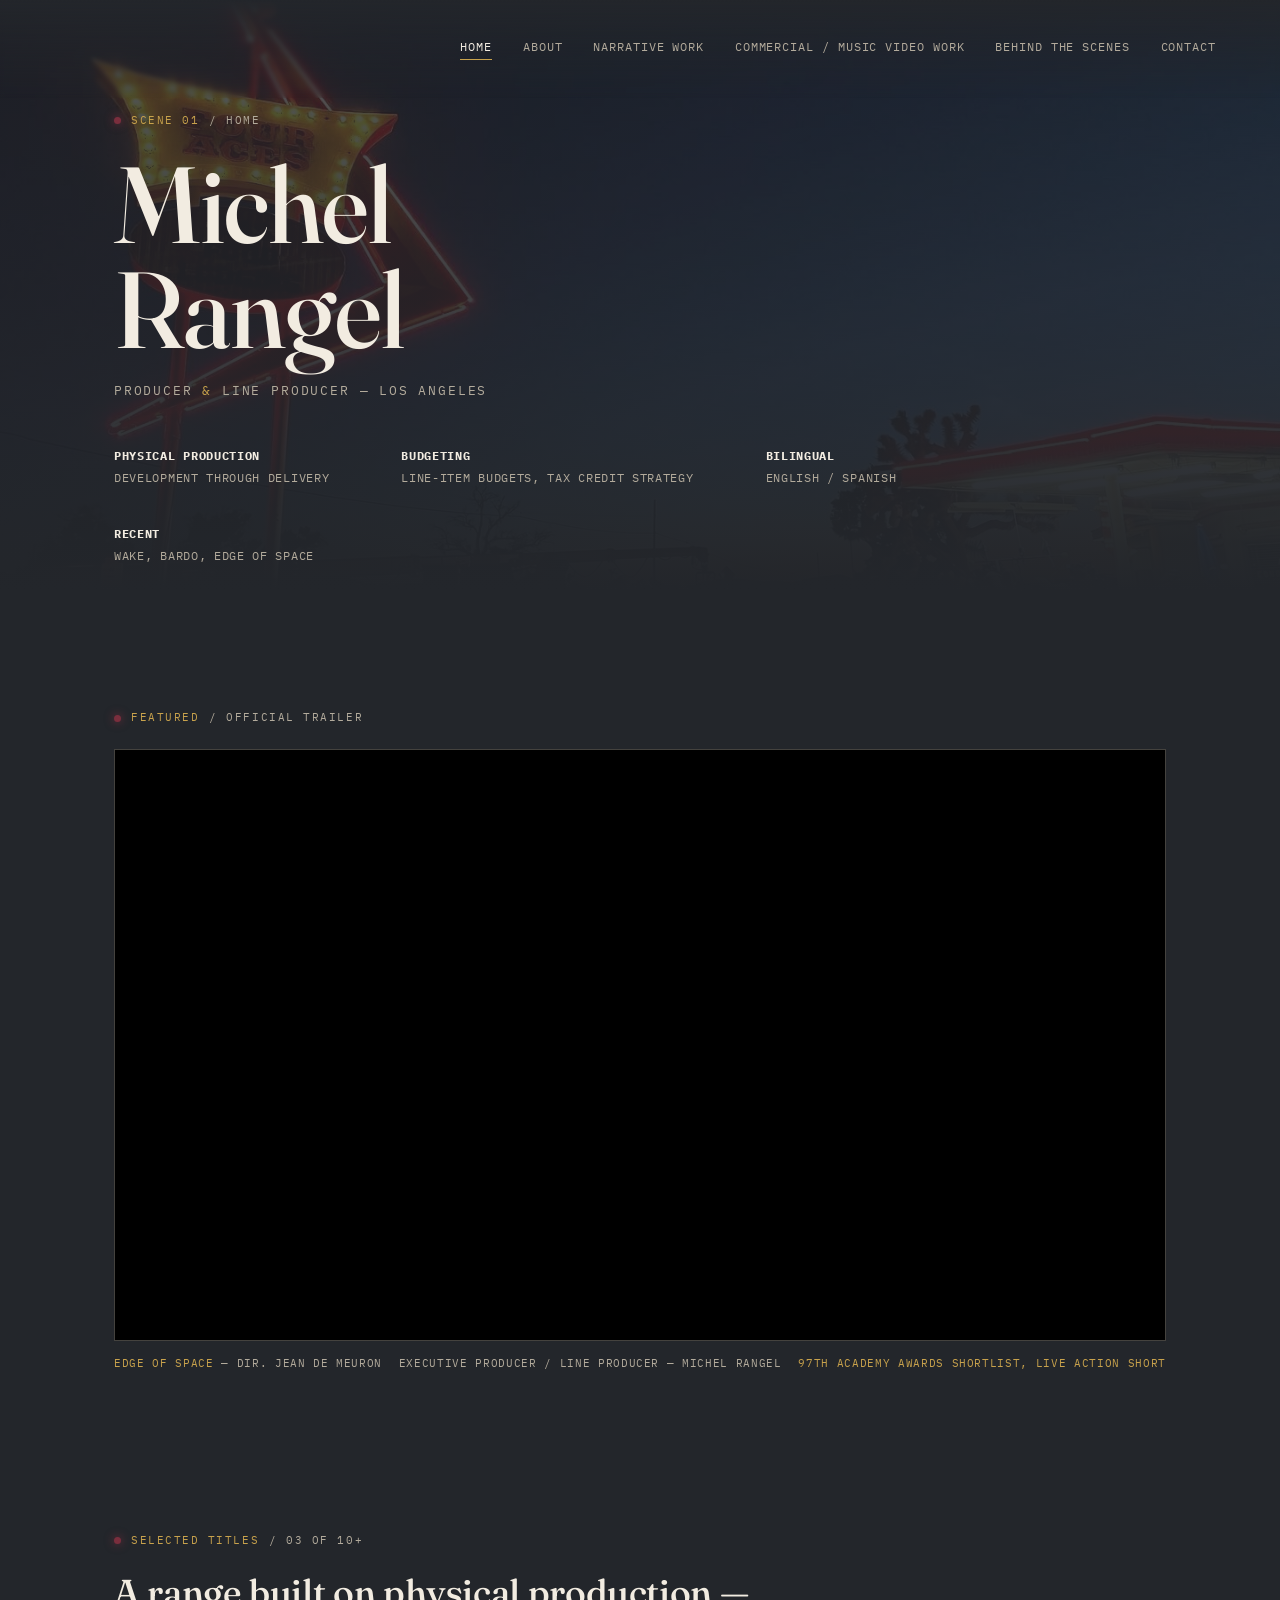
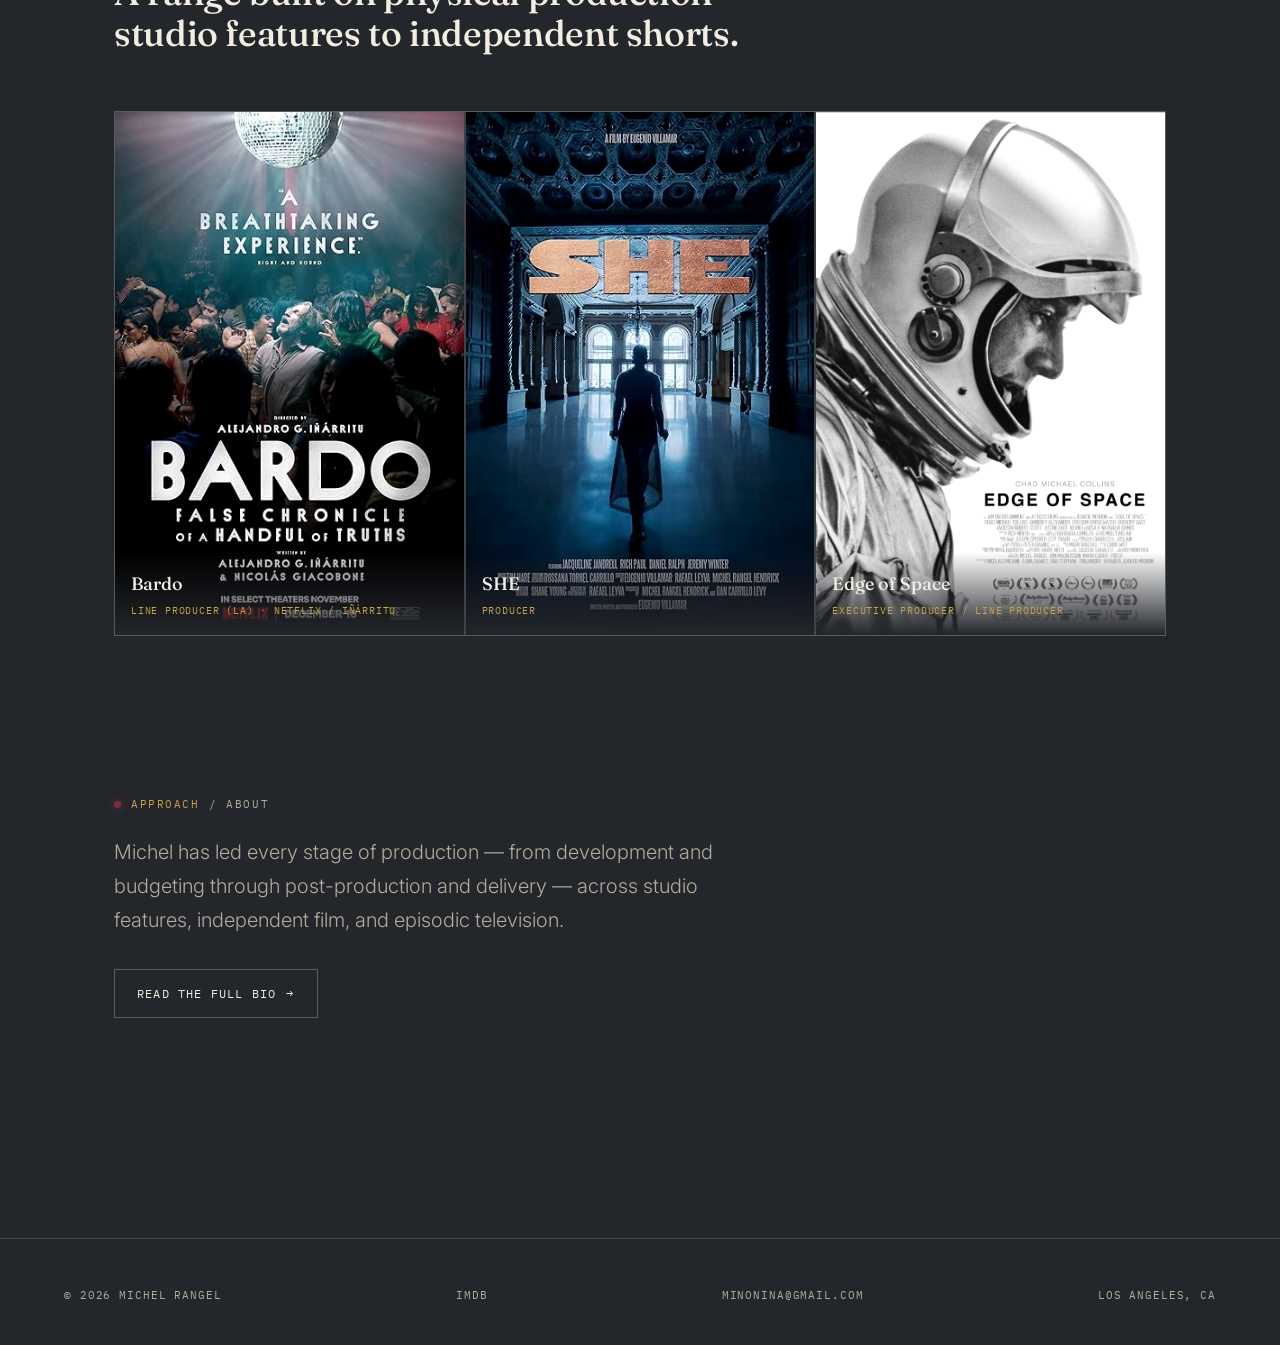
==== site/index.html @ a9e3a03b "Add files via upload" ====
<!DOCTYPE html>
<html lang="en" data-theme="dark">
<head>
<meta charset="UTF-8">
<meta name="viewport" content="width=device-width, initial-scale=1.0">
<title>Michel Rangel — Producer &amp; Line Producer</title>
<meta name="description" content="Michel Rangel is a Los Angeles-based producer and line producer specializing in physical production, from Instructions Not Included to Bardo and Edge of Space.">
<link rel="stylesheet" href="css/style.css">
</head>
<body>

<header class="site-header no-mark">
  <a href="index.html" class="mark">Michel Rangel<small>Producer / Line Producer</small></a>
  <button class="nav-toggle">Menu</button>
  <nav class="site-nav">
    <a href="index.html" class="active">Home</a>
    <a href="about.html">About</a>
    <a href="work.html">Narrative Work</a>
    <a href="commercial.html">Commercial / Music Video Work</a>
    <a href="behind-the-scenes.html">Behind the Scenes</a>
    <a href="contact.html">Contact</a>
  </nav>
</header>

<section class="hero">
  <div class="hero-bg" style="background-image:url('assets/img/bts/bts-01-neon-diner.jpg');"></div>
  <div class="hero-scrim"></div>
  <div class="wrap hero-content">
    <div class="slate">Scene 01 <span class="dim">/ Home</span></div>
    <h1 class="display-xl">Michel<br>Rangel</h1>
    <p class="hero-role">Producer <span class="amp">&amp;</span> Line Producer — Los Angeles</p>

    <div class="hero-meta">
      <div>
        <strong>Physical Production</strong>
        Development through delivery
      </div>
      <div>
        <strong>Budgeting</strong>
        Line-item budgets, tax credit strategy
      </div>
      <div>
        <strong>Bilingual</strong>
        English / Spanish
      </div>
      <div>
        <strong>Recent</strong>
        Wake, Bardo, Edge of Space
      </div>
    </div>
  </div>
</section>

<section class="tight reveal">
  <div class="wrap">
    <div class="slate">Featured <span class="dim">/ Official Trailer</span></div>
    <div class="video-frame">
      <iframe src="https://player.vimeo.com/video/1222243987?h=1b9a0a73b7&title=0&byline=0&portrait=0"
        title="Edge of Space — Official Trailer" allow="autoplay; fullscreen; picture-in-picture" allowfullscreen></iframe>
    </div>
    <div class="video-cap">
      <span><span class="accent">Edge of Space</span> — dir. Jean de Meuron</span>
      <span>Executive Producer / Line Producer — Michel Rangel</span>
      <span class="accent">97th Academy Awards Shortlist, Live Action Short</span>
    </div>
  </div>
</section>

<section class="tight reveal">
  <div class="wrap">
    <div class="section-head">
      <div class="slate">Selected Titles <span class="dim">/ 03 of 10+</span></div>
      <h2 class="display-md">A range built on physical production —<br class="hide-mobile"> studio features to independent shorts.</h2>
    </div>
    <div class="poster-grid">
      <a class="poster-card" href="work.html">
        <img src="assets/img/posters/bardo-poster.jpg" alt="Bardo, False Chronicle of a Handful of Truths poster" loading="lazy">
        <div class="poster-info">
          <div class="t">Bardo</div>
          <div class="m">Line Producer (LA) · Netflix / Iñárritu</div>
        </div>
      </a>
      <a class="poster-card" href="work.html">
        <img src="assets/img/posters/she-poster.jpg" alt="SHE film poster" loading="lazy">
        <div class="poster-info">
          <div class="t">SHE</div>
          <div class="m">Producer</div>
        </div>
      </a>
      <a class="poster-card" href="work.html">
        <img src="assets/img/posters/edge-of-space-poster.jpg" alt="Edge of Space film poster" loading="lazy">
        <div class="poster-info">
          <div class="t">Edge of Space</div>
          <div class="m">Executive Producer / Line Producer</div>
        </div>
      </a>
    </div>
  </div>
</section>

<section class="tight reveal">
  <div class="wrap">
    <div class="slate">Approach <span class="dim">/ About</span></div>
    <p class="lede">Michel has led every stage of production — from development and budgeting through post-production and delivery — across studio features, independent film, and episodic television.</p>
    <div style="margin-top:32px;">
      <a class="btn" href="about.html">Read the full bio <span class="arrow">→</span></a>
    </div>
  </div>
</section>

<footer class="site-footer">
  <div class="wrap">
    <span>© 2026 Michel Rangel</span>
    <span><a href="https://www.imdb.com/name/nm3859965/" target="_blank" rel="noopener">IMDb</a></span>
    <span><a href="contact.html">minonina@gmail.com</a></span>
    <span>Los Angeles, CA</span>
  </div>
</footer>

<script src="js/main.js"></script>
</body>
</html>
---- site/css/style.css ----
/* =========================================================
   MICHEL RANGEL — Producer / Line Producer
   Design system: cinematic editorial, warm dark or warm parchment — theme-able, brass + wine
   ========================================================= */

@import url('https://fonts.googleapis.com/css2?family=Fraunces:ital,opsz,wght@0,9..144,300;0,9..144,400;0,9..144,500;0,9..144,600;1,9..144,400&family=Inter:wght@300;400;500;600&family=IBM+Plex+Mono:wght@400;500&display=swap');

:root{
  /* ---- shared tokens ---- */
  --brass: #c8a24c;
  --brass-dim: #8f793c;
  --wine: #7a2e3d;      /* accent — replaces the earlier red/ember */
  --wine-dim: #5c222e;

  --display: 'Fraunces', Georgia, serif;
  --body: 'Inter', -apple-system, BlinkMacSystemFont, sans-serif;
  --mono: 'IBM Plex Mono', ui-monospace, Menlo, monospace;

  --maxw: 1180px;
  --edge: clamp(24px, 5vw, 72px);
}

/* ---- theme tokens ----
   --ink      = page background
   --ink-2    = card / panel surface
   --paper    = primary text (on --ink)
   --paper-dim= secondary text
   --line / --line-strong = hairline dividers
   --hero-*   = hero photo treatment
   (Names kept from the original dark-mode-only build; they now just mean
   "background" / "foreground" regardless of which theme is active.) */

html[data-theme="dark"]{
  --ink: #23262b;
  --ink-2: #2b2f36;
  --paper: #f2ece1;
  --paper-dim: #b3ab9c;
  --line: rgba(242,236,221,0.14);
  --line-strong: rgba(242,236,221,0.28);
  --hero-img-opacity: 0.34;
  --hero-scrim-from: rgba(35,38,43,0.30);
  --hero-scrim-mid: rgba(35,38,43,0.62);
  --hero-scrim-to: #23262b;
  --img-filter: grayscale(0.15) contrast(1.05);
  --img-filter-hover: grayscale(0) contrast(1.08);
}

html[data-theme="light"]{
  --ink: #f1ebdd;
  --ink-2: #fbf8f1;
  --paper: #221f1b;
  --paper-dim: #6d6455;
  --line: rgba(34,31,27,0.12);
  --line-strong: rgba(34,31,27,0.24);
  --hero-img-opacity: 0.62;
  --hero-scrim-from: rgba(241,235,221,0.12);
  --hero-scrim-mid: rgba(241,235,221,0.68);
  --hero-scrim-to: #f1ebdd;
  --img-filter: grayscale(0.05) contrast(1.02) brightness(1.01);
  --img-filter-hover: grayscale(0) contrast(1.05) brightness(1.03);
}

*{box-sizing:border-box; margin:0; padding:0;}

html{scroll-behavior:smooth;}

body{
  background: var(--ink);
  color: var(--paper);
  font-family: var(--body);
  font-weight: 400;
  line-height: 1.6;
  -webkit-font-smoothing: antialiased;
  overflow-x: hidden;
}

img{display:block; max-width:100%; height:auto;}
a{color:inherit; text-decoration:none;}

::selection{ background: var(--brass); color: var(--ink); }

:focus-visible{
  outline: 2px solid var(--brass);
  outline-offset: 3px;
}

.wrap{
  max-width: var(--maxw);
  margin: 0 auto;
  padding-left: var(--edge);
  padding-right: var(--edge);
}

/* ---------- Slate eyebrow (signature device) ---------- */
.slate{
  display:flex;
  align-items:center;
  gap: 10px;
  font-family: var(--mono);
  font-size: 11px;
  letter-spacing: 0.14em;
  text-transform: uppercase;
  color: var(--brass);
  margin-bottom: 22px;
}
.slate::before{
  content:"";
  width: 7px; height: 7px;
  background: var(--wine);
  border-radius: 50%;
  box-shadow: 0 0 8px 1px rgba(122,46,61,0.65);
  flex: none;
}
.slate .dim{ color: var(--paper-dim); font-weight:400; }

/* ---------- Nav ---------- */
.site-header{
  position: fixed;
  top:0; left:0; right:0;
  z-index: 100;
  padding: 20px var(--edge);
  display:flex;
  align-items:center;
  justify-content: space-between;
  background: linear-gradient(to bottom, var(--ink) 0%, transparent 100%);
  backdrop-filter: blur(2px);
}
.site-header .mark{
  font-family: var(--display);
  font-weight: 500;
  font-size: 24px;
  letter-spacing: 0.01em;
}
.site-header .mark small{
  display:block;
  font-family: var(--mono);
  font-size: 10.5px;
  letter-spacing: 0.16em;
  color: var(--brass);
  text-transform: uppercase;
  margin-top: 3px;
  font-weight: 400;
}
.site-header.no-mark .mark{ visibility: hidden; }
.site-nav{
  display:flex;
  gap: clamp(12px, 2.4vw, 32px);
  font-family: var(--mono);
  font-size: 11.5px;
  letter-spacing: 0.08em;
  text-transform: uppercase;
}
.site-nav a{
  position: relative;
  padding-bottom: 4px;
  color: var(--paper-dim);
  transition: color .25s ease;
}
.site-nav a:hover, .site-nav a.active{ color: var(--paper); }
.site-nav a.active::after{
  content:"";
  position:absolute;
  left:0; right:0; bottom:0;
  height:1px;
  background: var(--brass);
}
.nav-toggle{
  display:none;
  background:none; border:none;
  color: var(--paper);
  font-family: var(--mono);
  font-size: 11px;
  letter-spacing: .12em;
  text-transform: uppercase;
  cursor:pointer;
  border: 1px solid var(--line-strong);
  padding: 8px 14px;
}

@media (max-width: 1040px){
  .site-nav{
    position: fixed;
    inset: 0;
    height: 100vh;
    height: 100dvh;
    z-index: 200;
    background: var(--ink);
    flex-direction: column;
    justify-content: center;
    align-items: flex-start;
    padding: var(--edge);
    gap: 28px;
    font-size: 22px;
    opacity: 0;
    pointer-events: none;
    transform: translateY(-12px);
    transition: transform .35s cubic-bezier(.65,0,.35,1), opacity .3s ease;
  }
  .site-nav.open{
    transform: translateY(0);
    opacity: 1;
    pointer-events: auto;
  }
  .nav-toggle{ display:block; }
}

/* ---------- Footer ---------- */
.site-footer{
  border-top: 1px solid var(--line);
  padding: 48px var(--edge) 40px;
  margin-top: 140px;
}
.site-footer .wrap{
  padding:0;
  display:flex;
  flex-wrap: wrap;
  gap: 24px;
  align-items: baseline;
  justify-content: space-between;
  font-family: var(--mono);
  font-size: 11px;
  letter-spacing: 0.08em;
  color: var(--paper-dim);
  text-transform: uppercase;
}
.site-footer a{ color: var(--paper-dim); border-bottom: 1px solid transparent; }
.site-footer a:hover{ color: var(--brass); border-color: var(--brass); }

/* ---------- Type helpers ---------- */
h1,h2,h3{ font-family: var(--display); font-weight: 500; letter-spacing: -0.01em; }
.display-xl{
  font-size: 88px;
  font-size: clamp(48px, 9vw, 108px);
  line-height: 0.98;
  font-weight: 500;
}
.display-lg{
  font-size: 46px;
  font-size: clamp(34px, 5.5vw, 58px);
  line-height: 1.05;
}
.display-md{
  font-size: 30px;
  font-size: clamp(26px, 3.4vw, 36px);
  line-height: 1.15;
}
.lede{
  font-size: clamp(17px, 2vw, 20px);
  font-weight: 300;
  color: var(--paper-dim);
  line-height: 1.7;
  max-width: 640px;
}
.italic{ font-style: italic; font-weight: 400; }

/* ---------- Buttons / links ---------- */
.btn{
  display:inline-flex;
  align-items:center;
  gap: 10px;
  font-family: var(--mono);
  font-size: 12px;
  letter-spacing: 0.1em;
  text-transform: uppercase;
  padding: 14px 22px;
  border: 1px solid var(--line-strong);
  transition: border-color .25s ease, background .25s ease, color .25s ease;
}
.btn:hover{ border-color: var(--brass); color: var(--brass); }
.btn.solid{
  background: var(--brass);
  color: var(--ink);
  border-color: var(--brass);
}
.btn.solid:hover{ background: transparent; color: var(--brass); }
.btn .arrow{ transition: transform .25s ease; }
.btn:hover .arrow{ transform: translateX(3px); }

/* ---------- Sections ---------- */
section{ padding: 120px 0; position: relative; }
section.tight{ padding: 80px 0; }
.section-head{ margin-bottom: 56px; }

hr.rule{
  border: none;
  border-top: 1px solid var(--line);
  margin: 0;
}

/* ---------- Hero (home) ---------- */
.hero{
  min-height: 62vh;
  min-height: 62svh;
  display:flex;
  flex-direction: column;
  justify-content: flex-end;
  padding-top: 112px;
  padding-bottom: 64px;
  position: relative;
}
.hero-bg{
  position:absolute; inset:0;
  background-size: cover;
  background-position: center 30%;
  opacity: var(--hero-img-opacity);
  filter: saturate(0.92) contrast(1.05);
}
.hero-bg::after{ content:""; }
.hero-scrim{
  position:absolute; inset:0;
  background:
    linear-gradient(to bottom, var(--hero-scrim-from) 0%, var(--hero-scrim-mid) 48%, var(--hero-scrim-to) 94%);
}
.hero-content{ position: relative; z-index: 2; }
.hero-role{
  font-family: var(--mono);
  font-size: 13px;
  letter-spacing: 0.14em;
  text-transform: uppercase;
  color: var(--paper-dim);
  margin-top: 18px;
}
.hero-role .amp{ color: var(--brass); }

.hero-meta{
  display:flex;
  gap: 36px;
  flex-wrap: wrap;
  margin-top: 44px;
}
.hero-meta > div{
  margin-right: 36px;
  font-family: var(--mono);
  font-size: 11.5px;
  letter-spacing: .06em;
  color: var(--paper-dim);
  text-transform: uppercase;
}
.hero-meta strong{ color: var(--paper); display:block; font-size: 12px; margin-bottom: 4px; }

/* ---------- Video embed ---------- */
.video-frame{
  position: relative;
  width: 100%;
  aspect-ratio: 16/9;
  background: #000;
  border: 1px solid var(--line-strong);
  overflow: hidden;
}
.video-frame iframe{
  position:absolute; inset:0; width:100%; height:100%; border:0;
}
.video-cap{
  display:flex;
  justify-content: space-between;
  gap: 16px;
  flex-wrap: wrap;
  margin-top: 14px;
  font-family: var(--mono);
  font-size: 11px;
  letter-spacing: .06em;
  text-transform: uppercase;
  color: var(--paper-dim);
}
.video-cap .accent{ color: var(--brass); }

/* ---------- Commercial page video grid ---------- */
.video-grid{
  display:grid;
  grid-template-columns: repeat(2, 1fr);
  gap: 56px 32px;
}
.video-grid .video-cap{ flex-direction: column; gap: 4px; }

@media (max-width: 900px){
  .video-grid{ grid-template-columns: 1fr; gap: 44px; }
}

/* ---------- Poster strip ---------- */
.poster-grid{
  display:grid;
  grid-template-columns: repeat(3, 1fr);
  gap: 2px;
  background: var(--line);
  border: 1px solid var(--line);
}
.poster-card{
  position: relative;
  background: var(--ink-2);
  overflow: hidden;
  aspect-ratio: 2/3;
}
.poster-card img{
  width:100%; height:100%; object-fit: cover;
  transition: transform .6s cubic-bezier(.2,.6,.2,1), filter .5s ease;
  filter: var(--img-filter);
}
.poster-card:hover img{ transform: scale(1.045); filter: var(--img-filter-hover); }
.poster-info{
  position:absolute; left:0; right:0; bottom:0;
  padding: 18px 16px 16px;
  background: linear-gradient(to top, var(--ink) 0%, transparent 100%);
}
.poster-info .t{ font-family: var(--display); font-size: 18px; font-weight: 500; }
.poster-info .m{
  font-family: var(--mono); font-size: 10px; letter-spacing: .08em;
  text-transform: uppercase; color: var(--brass); margin-top: 4px;
}

@media (max-width: 780px){
  .poster-grid{ grid-template-columns: repeat(2,1fr); }
}

/* ---------- About page: full-bleed split screen ---------- */
.about-split-section{ padding: 0; }

.about-split{
  display:grid;
  grid-template-columns: 1fr 1fr;
  min-height: 640px;
}

.about-portrait{
  position: relative;
}
.about-portrait img{
  width:100%;
  height:100%;
  object-fit: cover;
  filter: grayscale(1) contrast(1.05);
  display:block;
}
.portrait-caption{
  position:absolute;
  left:0; right:0; bottom:0;
  padding: clamp(20px, 3vw, 36px);
  background: linear-gradient(to top, var(--ink) 0%, rgba(0,0,0,0) 100%);
  display:flex;
  justify-content: space-between;
  font-family: var(--mono);
  font-size: 11px;
  letter-spacing: .08em;
  text-transform: uppercase;
  color: var(--paper-dim);
}

.about-text{
  display:flex;
  align-items: center;
  background: var(--ink);
}
.about-text-inner{
  padding: clamp(40px, 6vw, 88px);
  max-width: 620px;
}
.about-text-inner p{
  font-size: clamp(16px, 1.5vw, 18px);
  font-weight: 300;
  color: var(--paper-dim);
  margin-bottom: 22px;
}
.about-text-inner p strong{ color: var(--paper); font-weight: 500; }
.about-text-inner p em{ color: var(--paper); font-style: italic; }

@media (max-width: 900px){
  .about-split{ grid-template-columns: 1fr; }
  .about-portrait{ aspect-ratio: 4/5; min-height: 0; }
}


/* ---------- Capabilities (About page) ---------- */
.capability-grid{
  display:grid;
  grid-template-columns: repeat(3, 1fr);
  gap: 1px;
  background: var(--line);
  border: 1px solid var(--line);
  margin-top: 32px;
}
.capability-item{
  background: var(--ink);
  padding: 30px clamp(18px, 2.4vw, 30px);
}
.capability-title{
  font-family: var(--display);
  font-size: 18px;
  font-weight: 500;
  color: var(--paper);
  margin-bottom: 10px;
  line-height: 1.25;
}
.capability-item p{
  font-size: 14px;
  color: var(--paper-dim);
  font-weight: 300;
  line-height: 1.6;
}

@media (max-width: 980px){
  .capability-grid{ grid-template-columns: repeat(2, 1fr); }
}
@media (max-width: 620px){
  .capability-grid{ grid-template-columns: 1fr; }
}

/* ---------- Credits (Work page) ---------- */
.credit-list{ border-top: 1px solid var(--line); }
.credit-row{
  display:grid;
  grid-template-columns: 100px 1fr auto;
  gap: 24px;
  align-items: baseline;
  padding: 26px 0;
  border-bottom: 1px solid var(--line);
  transition: padding-left .3s ease, border-color .3s ease;
}
.credit-row:hover{
  padding-left: 12px;
  border-color: var(--line-strong);
}
.credit-year{
  font-family: var(--mono);
  font-size: 12px;
  color: var(--brass);
  letter-spacing: .04em;
}
.credit-main .title{
  font-family: var(--display);
  font-size: clamp(19px, 2.4vw, 26px);
  font-weight: 500;
}
.credit-main .meta{
  font-family: var(--body);
  font-size: 14px;
  color: var(--paper-dim);
  margin-top: 6px;
  line-height: 1.55;
}
.credit-main .badge{
  display:inline-block;
  font-family: var(--mono);
  font-size: 10px;
  letter-spacing: .08em;
  text-transform: uppercase;
  color: var(--wine);
  border: 1px solid rgba(122,46,61,0.5);
  padding: 3px 8px;
  margin-top: 10px;
}
.credit-role{
  font-family: var(--mono);
  font-size: 11px;
  letter-spacing: .06em;
  text-transform: uppercase;
  color: var(--paper-dim);
  text-align: right;
  white-space: nowrap;
}

@media (max-width: 700px){
  .credit-row{ grid-template-columns: 1fr; gap: 8px; }
  .credit-role{ text-align: left; }
}

.credit-note{
  margin-top: 40px;
  font-family: var(--mono);
  font-size: 12px;
  color: var(--paper-dim);
  letter-spacing: .03em;
}
.credit-note a{ color: var(--brass); border-bottom: 1px solid var(--brass-dim); }

/* ---------- On Set (gallery) ---------- */
.gallery-group{ margin-bottom: 88px; }
.gallery-group:last-child{ margin-bottom: 0; }
.group-head{
  display:flex;
  justify-content: space-between;
  align-items: flex-end;
  gap: 20px;
  margin-bottom: 28px;
  border-bottom: 1px solid var(--line);
  padding-bottom: 18px;
}
.group-head h2{ font-size: clamp(22px, 2.6vw, 30px); }
.group-head .count{
  font-family: var(--mono);
  font-size: 11px;
  color: var(--paper-dim);
  letter-spacing: .08em;
}
.gallery-grid{
  display:grid;
  grid-template-columns: repeat(3, 1fr);
  gap: 20px;
}
.gallery-item{ position: relative; }
.gallery-item .frame{
  overflow:hidden;
  border: 1px solid var(--line);
  aspect-ratio: 3/2;
  background: var(--ink-2);
}
.gallery-item img{
  width:100%; height:100%; object-fit: cover;
  filter: var(--img-filter);
  transition: transform .6s cubic-bezier(.2,.6,.2,1), filter .4s ease;
}
.gallery-item:hover img{ transform: scale(1.05); filter: var(--img-filter-hover); }
.gallery-item .cap{
  margin-top: 10px;
  font-family: var(--mono);
  font-size: 10.5px;
  letter-spacing: .06em;
  text-transform: uppercase;
  color: var(--paper-dim);
}
.gallery-item.tall .frame{ aspect-ratio: 2/3; }
.gallery-item.wide{ grid-column: span 2; }
.gallery-item.wide .frame{ aspect-ratio: 16/9; }

@media (max-width: 900px){
  .gallery-grid{ grid-template-columns: repeat(2, 1fr); }
  .gallery-item.wide{ grid-column: span 2; }
}
@media (max-width: 560px){
  .gallery-grid{ grid-template-columns: 1fr; }
  .gallery-item.wide{ grid-column: span 1; }
}

/* ---------- Contact page ---------- */
.contact-grid{
  display:grid;
  grid-template-columns: 1.1fr 0.9fr;
  gap: clamp(40px, 6vw, 100px);
}
.contact-main .email-link{
  font-family: var(--display);
  font-size: clamp(20px, 2.2vw, 26px);
  font-weight: 500;
  display:inline-block;
  border-bottom: 2px solid var(--brass);
  padding-bottom: 5px;
  transition: color .25s ease;
}
.contact-main .email-link:hover{ color: var(--brass); }
.contact-links{
  margin-top: 40px;
  display:flex;
  flex-direction: column;
  gap: 14px;
}
.contact-links a{
  font-family: var(--mono);
  font-size: 13px;
  letter-spacing: .05em;
  color: var(--paper-dim);
  text-transform: uppercase;
  border-bottom: 1px solid transparent;
  width: fit-content;
}
.contact-links a:hover{ color: var(--paper); border-color: var(--line-strong); }

.rep-box{
  border: 1px solid var(--line);
  padding: 32px;
}
.rep-box .slate{ margin-bottom: 18px; }
.rep-box .agency{
  font-family: var(--display);
  font-size: 22px;
  margin-bottom: 20px;
}
.rep-person{
  padding: 16px 0;
  border-top: 1px solid var(--line);
}
.rep-person:last-child{ padding-bottom: 0; }
.rep-person .name{ font-size: 15px; font-weight: 500; }
.rep-person .email{
  display:block;
  font-family: var(--mono);
  font-size: 12.5px;
  color: var(--brass);
  margin-top: 6px;
  word-break: break-word;
}
.rep-note{
  margin-top: 24px;
  font-size: 13px;
  color: var(--paper-dim);
  line-height: 1.6;
}

@media (max-width: 780px){
  .contact-grid{ grid-template-columns: 1fr; }
}

/* ---------- Section transitions ---------- */
.reveal{
  opacity: 0;
  transform: translateY(18px);
  transition: opacity .7s ease, transform .7s cubic-bezier(.2,.6,.2,1);
}
.reveal.in{ opacity: 1; transform: translateY(0); }

@media (prefers-reduced-motion: reduce){
  .reveal{ opacity:1; transform:none; transition:none; }
  html{ scroll-behavior:auto; }
}

/* ---------- Page hero (non-home pages) ---------- */
.page-hero{
  padding-top: 140px;
  padding-bottom: 64px;
}
.page-hero.compact{ padding-bottom: 28px; }
.page-hero .slate{ margin-bottom: 20px; }

section.tight.flush-top{ padding-top: 20px; }

.contact-label{
  font-family: var(--mono);
  font-size: 11px;
  letter-spacing: .1em;
  text-transform: uppercase;
  color: var(--paper-dim);
  margin-bottom: 10px;
}
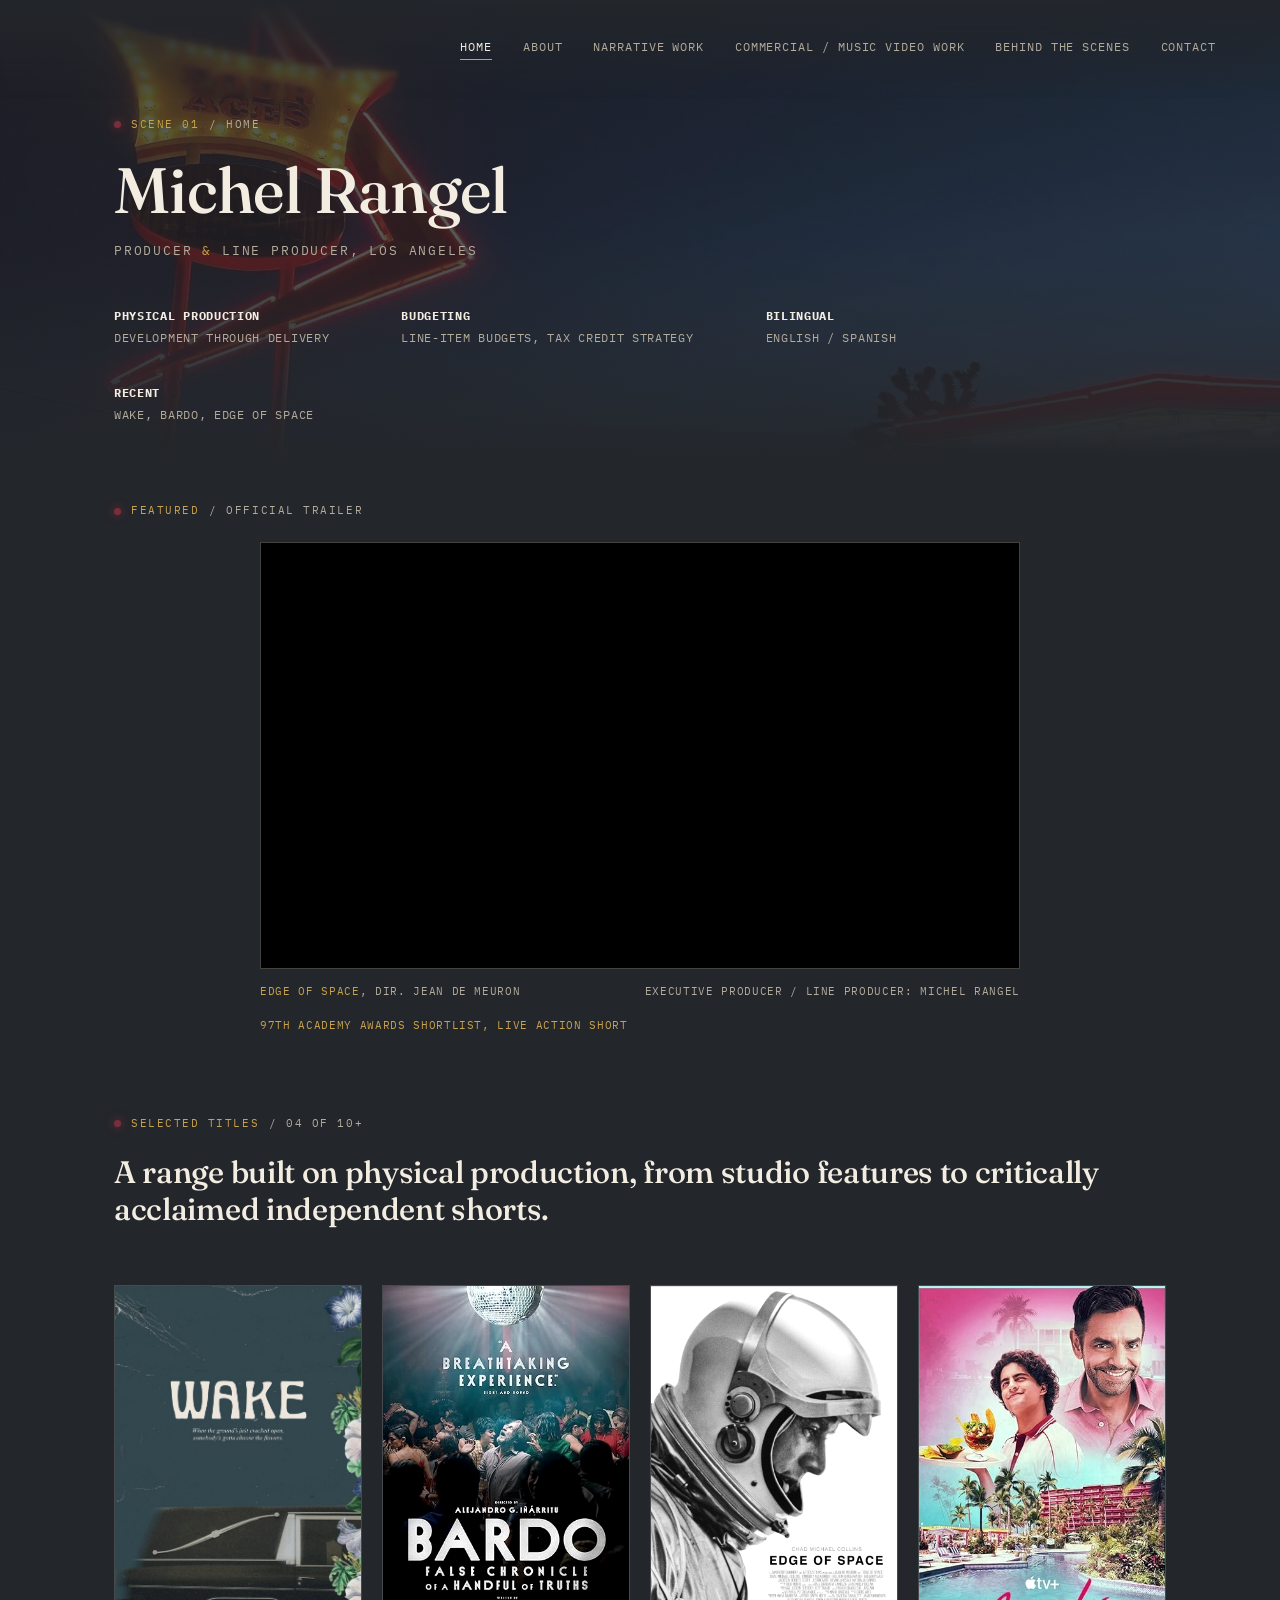
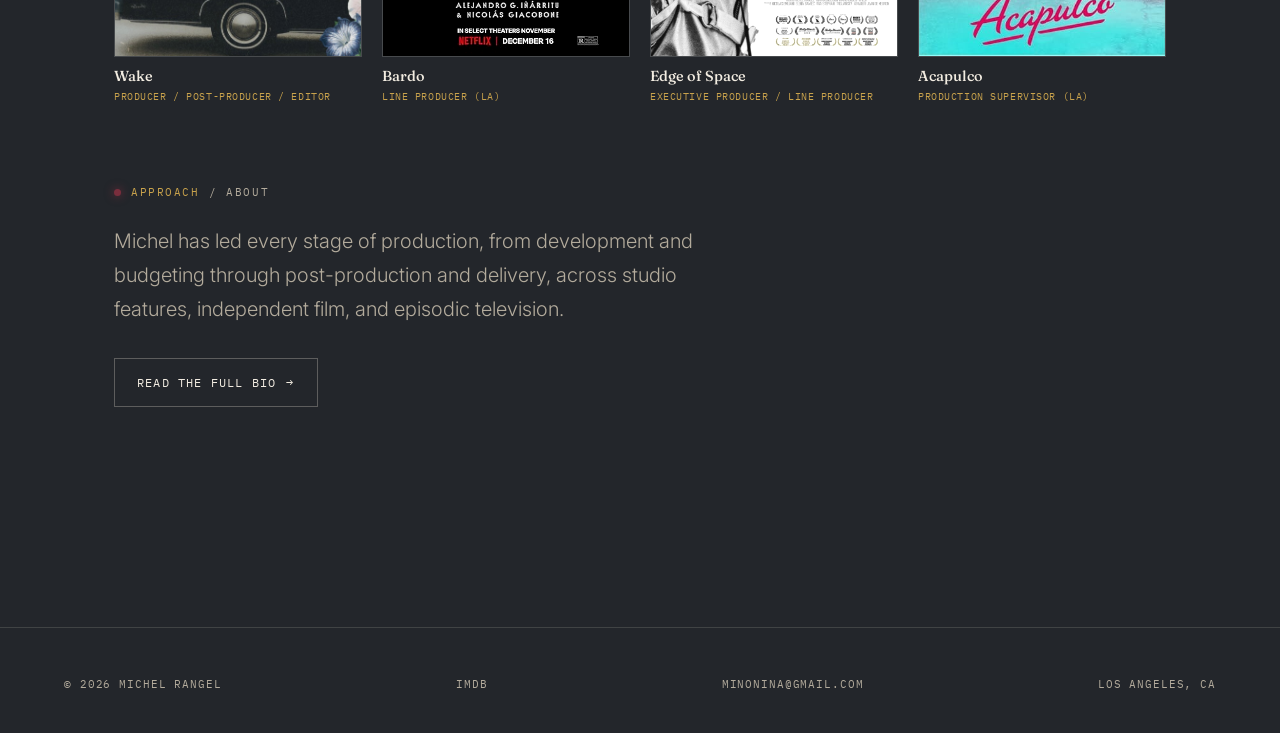
==== commit bf406a12: "Add files via upload" ====
--- a/site/index.html
+++ b/site/index.html
@@ -3,7 +3,7 @@
 <head>
 <meta charset="UTF-8">
 <meta name="viewport" content="width=device-width, initial-scale=1.0">
-<title>Michel Rangel — Producer &amp; Line Producer</title>
+<title>Michel Rangel | Producer &amp; Line Producer</title>
 <meta name="description" content="Michel Rangel is a Los Angeles-based producer and line producer specializing in physical production, from Instructions Not Included to Bardo and Edge of Space.">
 <link rel="stylesheet" href="css/style.css">
 </head>
@@ -27,8 +27,8 @@
   <div class="hero-scrim"></div>
   <div class="wrap hero-content">
     <div class="slate">Scene 01 <span class="dim">/ Home</span></div>
-    <h1 class="display-xl">Michel<br>Rangel</h1>
-    <p class="hero-role">Producer <span class="amp">&amp;</span> Line Producer — Los Angeles</p>
+    <h1 class="display-name">Michel Rangel</h1>
+    <p class="hero-role">Producer <span class="amp">&amp;</span> Line Producer, Los Angeles</p>
 
     <div class="hero-meta">
       <div>
@@ -51,57 +51,54 @@
   </div>
 </section>
 
-<section class="tight reveal">
+<section class="tight hero-flush-top flush-bottom reveal">
   <div class="wrap">
     <div class="slate">Featured <span class="dim">/ Official Trailer</span></div>
-    <div class="video-frame">
-      <iframe src="https://player.vimeo.com/video/1222243987?h=1b9a0a73b7&title=0&byline=0&portrait=0"
-        title="Edge of Space — Official Trailer" allow="autoplay; fullscreen; picture-in-picture" allowfullscreen></iframe>
-    </div>
-    <div class="video-cap">
-      <span><span class="accent">Edge of Space</span> — dir. Jean de Meuron</span>
-      <span>Executive Producer / Line Producer — Michel Rangel</span>
-      <span class="accent">97th Academy Awards Shortlist, Live Action Short</span>
+    <div class="featured-video">
+      <div class="video-frame">
+        <iframe src="https://player.vimeo.com/video/1222243987?h=1b9a0a73b7&title=0&byline=0&portrait=0"
+          title="Edge of Space: Official Trailer" allow="autoplay; fullscreen; picture-in-picture" allowfullscreen></iframe>
+      </div>
+      <div class="video-cap">
+        <span><span class="accent">Edge of Space</span>, dir. Jean de Meuron</span>
+        <span>Executive Producer / Line Producer: Michel Rangel</span>
+        <span class="accent">97th Academy Awards Shortlist, Live Action Short</span>
+      </div>
     </div>
   </div>
 </section>
 
-<section class="tight reveal">
+<section class="tight flush-top flush-bottom reveal">
   <div class="wrap">
     <div class="section-head">
-      <div class="slate">Selected Titles <span class="dim">/ 03 of 10+</span></div>
-      <h2 class="display-md">A range built on physical production —<br class="hide-mobile"> studio features to independent shorts.</h2>
+      <div class="slate">Selected Titles <span class="dim">/ 04 of 10+</span></div>
+      <h2 class="display-md">A range built on physical production, from studio features to critically acclaimed independent shorts.</h2>
     </div>
-    <div class="poster-grid">
-      <a class="poster-card" href="work.html">
-        <img src="assets/img/posters/bardo-poster.jpg" alt="Bardo, False Chronicle of a Handful of Truths poster" loading="lazy">
-        <div class="poster-info">
-          <div class="t">Bardo</div>
-          <div class="m">Line Producer (LA) · Netflix / Iñárritu</div>
-        </div>
-      </a>
-      <a class="poster-card" href="work.html">
-        <img src="assets/img/posters/she-poster.jpg" alt="SHE film poster" loading="lazy">
-        <div class="poster-info">
-          <div class="t">SHE</div>
-          <div class="m">Producer</div>
-        </div>
-      </a>
-      <a class="poster-card" href="work.html">
-        <img src="assets/img/posters/edge-of-space-poster.jpg" alt="Edge of Space film poster" loading="lazy">
-        <div class="poster-info">
-          <div class="t">Edge of Space</div>
-          <div class="m">Executive Producer / Line Producer</div>
-        </div>
-      </a>
+    <div class="poster-wall home-poster-wall">
+      <div class="poster-wall-item">
+        <div class="frame"><a href="work.html"><img src="assets/img/posters/wake.jpg" alt="Wake film poster" loading="lazy"></a></div>
+        <div class="cap"><div class="t">Wake</div><div class="m">Producer / Post-Producer / Editor</div></div>
+      </div>
+      <div class="poster-wall-item">
+        <div class="frame"><a href="work.html"><img src="assets/img/posters/bardo-poster.jpg" alt="Bardo, False Chronicle of a Handful of Truths poster" loading="lazy"></a></div>
+        <div class="cap"><div class="t">Bardo</div><div class="m">Line Producer (LA)</div></div>
+      </div>
+      <div class="poster-wall-item">
+        <div class="frame"><a href="work.html"><img src="assets/img/posters/edge-of-space-poster.jpg" alt="Edge of Space film poster" loading="lazy"></a></div>
+        <div class="cap"><div class="t">Edge of Space</div><div class="m">Executive Producer / Line Producer</div></div>
+      </div>
+      <div class="poster-wall-item">
+        <div class="frame"><a href="work.html"><img src="assets/img/posters/acapulco.jpg" alt="Acapulco poster" loading="lazy"></a></div>
+        <div class="cap"><div class="t">Acapulco</div><div class="m">Production Supervisor (LA)</div></div>
+      </div>
     </div>
   </div>
 </section>
 
-<section class="tight reveal">
+<section class="tight flush-top reveal">
   <div class="wrap">
     <div class="slate">Approach <span class="dim">/ About</span></div>
-    <p class="lede">Michel has led every stage of production — from development and budgeting through post-production and delivery — across studio features, independent film, and episodic television.</p>
+    <p class="lede">Michel has led every stage of production, from development and budgeting through post-production and delivery, across studio features, independent film, and episodic television.</p>
     <div style="margin-top:32px;">
       <a class="btn" href="about.html">Read the full bio <span class="arrow">→</span></a>
     </div>
--- a/site/css/style.css
+++ b/site/css/style.css
@@ -37,9 +37,9 @@
   --paper-dim: #b3ab9c;
   --line: rgba(242,236,221,0.14);
   --line-strong: rgba(242,236,221,0.28);
-  --hero-img-opacity: 0.34;
-  --hero-scrim-from: rgba(35,38,43,0.30);
-  --hero-scrim-mid: rgba(35,38,43,0.62);
+  --hero-img-opacity: 0.5;
+  --hero-scrim-from: rgba(35,38,43,0.58);
+  --hero-scrim-mid: rgba(35,38,43,0.5);
   --hero-scrim-to: #23262b;
   --img-filter: grayscale(0.15) contrast(1.05);
   --img-filter-hover: grayscale(0) contrast(1.08);
@@ -240,9 +240,19 @@
   line-height: 1.05;
 }
 .display-md{
-  font-size: 30px;
-  font-size: clamp(26px, 3.4vw, 36px);
-  line-height: 1.15;
+  font-size: 27px;
+  font-size: clamp(23px, 2.9vw, 31px);
+  line-height: 1.2;
+}
+.display-name{
+  font-size: 44px;
+  font-size: clamp(32px, 5.2vw, 64px);
+  line-height: 1.05;
+  font-weight: 500;
+  white-space: nowrap;
+}
+@media (max-width: 480px){
+  .display-name{ white-space: normal; }
 }
 .lede{
   font-size: clamp(17px, 2vw, 20px);
@@ -289,13 +299,9 @@
 
 /* ---------- Hero (home) ---------- */
 .hero{
-  min-height: 62vh;
-  min-height: 62svh;
-  display:flex;
-  flex-direction: column;
-  justify-content: flex-end;
-  padding-top: 112px;
-  padding-bottom: 64px;
+  padding-top: 116px;
+  padding-bottom: 40px;
+  min-height: min(38vw, 520px);
   position: relative;
 }
 .hero-bg{
@@ -347,6 +353,10 @@
   border: 1px solid var(--line-strong);
   overflow: hidden;
 }
+.featured-video{
+  max-width: 760px;
+  margin: 0 auto;
+}
 .video-frame iframe{
   position:absolute; inset:0; width:100%; height:100%; border:0;
 }
@@ -411,60 +421,124 @@
   .poster-grid{ grid-template-columns: repeat(2,1fr); }
 }
 
-/* ---------- About page: full-bleed split screen ---------- */
-.about-split-section{ padding: 0; }
-
+/* ---------- Poster Wall (Narrative Work page) — smaller tiles, caption below ---------- */
+.poster-wall{
+  display:grid;
+  grid-template-columns: repeat(4, 1fr);
+  gap: 30px 20px;
+}
+.poster-wall-item .frame{
+  overflow:hidden;
+  border: 1px solid var(--line);
+  aspect-ratio: 2/3;
+  background: var(--ink-2);
+}
+.poster-wall-item img{
+  width:100%; height:100%; object-fit: cover;
+  filter: var(--img-filter);
+  transition: transform .5s cubic-bezier(.2,.6,.2,1), filter .4s ease;
+}
+.poster-wall-item:hover img{ transform: scale(1.045); filter: var(--img-filter-hover); }
+.poster-wall-item .cap{ margin-top: 10px; }
+.poster-wall-item .cap .t{
+  font-family: var(--display);
+  font-size: 14.5px;
+  font-weight: 500;
+  color: var(--paper);
+  line-height: 1.25;
+}
+.poster-wall-item .cap .m{
+  font-family: var(--mono);
+  font-size: 9.5px;
+  letter-spacing: .06em;
+  text-transform: uppercase;
+  color: var(--brass);
+  margin-top: 4px;
+}
+.poster-wall-item .cap .s{
+  font-family: var(--body);
+  font-size: 12.5px;
+  font-weight: 300;
+  font-style: italic;
+  color: var(--paper-dim);
+  margin-top: 5px;
+  line-height: 1.4;
+}
+.poster-wall-item .cap .badge{
+  display:inline-block;
+  font-family: var(--mono);
+  font-weight: 600;
+  font-size: 9px;
+  letter-spacing: .05em;
+  text-transform: uppercase;
+  color: var(--ink);
+  background: var(--brass);
+  padding: 4px 8px;
+  margin-top: 8px;
+}
+
+@media (max-width: 980px){
+  .poster-wall{ grid-template-columns: repeat(3, 1fr); }
+}
+@media (max-width: 460px){
+  .poster-wall{ gap: 22px 12px; }
+  .poster-wall-item .cap .t{ font-size: 13px; }
+}
+
+/* ---------- About page: text + contained portrait ---------- */
 .about-split{
   display:grid;
-  grid-template-columns: 1fr 1fr;
-  min-height: 640px;
-}
-
-.about-portrait{
-  position: relative;
-}
-.about-portrait img{
-  width:100%;
-  height:100%;
+  grid-template-columns: 1.25fr 0.75fr;
+  gap: clamp(40px, 6vw, 80px);
+  align-items: center;
+}
+
+.about-text p{
+  font-size: clamp(16px, 1.5vw, 18px);
+  font-weight: 300;
+  color: var(--paper-dim);
+  margin-bottom: 22px;
+  max-width: 620px;
+}
+.about-text p strong{ color: var(--paper); font-weight: 500; }
+.about-text p em{ color: var(--paper); font-style: italic; }
+
+.about-portrait-wrap{
+  max-width: 440px;
+  margin-left: auto;
+  transform: translateY(-36px);
+}
+.about-portrait-wrap .frame{
+  overflow: hidden;
+  border: 1px solid var(--line);
+  aspect-ratio: 4/5;
+  background: var(--ink-2);
+}
+.about-portrait-wrap .frame img{
+  width:100%; height:100%;
   object-fit: cover;
   filter: grayscale(1) contrast(1.05);
   display:block;
 }
-.portrait-caption{
-  position:absolute;
-  left:0; right:0; bottom:0;
-  padding: clamp(20px, 3vw, 36px);
-  background: linear-gradient(to top, var(--ink) 0%, rgba(0,0,0,0) 100%);
-  display:flex;
-  justify-content: space-between;
-  font-family: var(--mono);
-  font-size: 11px;
-  letter-spacing: .08em;
-  text-transform: uppercase;
-  color: var(--paper-dim);
-}
-
-.about-text{
-  display:flex;
-  align-items: center;
-  background: var(--ink);
-}
-.about-text-inner{
-  padding: clamp(40px, 6vw, 88px);
-  max-width: 620px;
-}
-.about-text-inner p{
-  font-size: clamp(16px, 1.5vw, 18px);
-  font-weight: 300;
-  color: var(--paper-dim);
-  margin-bottom: 22px;
-}
-.about-text-inner p strong{ color: var(--paper); font-weight: 500; }
-.about-text-inner p em{ color: var(--paper); font-style: italic; }
+.about-portrait-wrap .cap{ margin-top: 12px; }
+.about-portrait-wrap .cap .t{
+  font-family: var(--display);
+  font-size: 16px;
+  font-weight: 500;
+  color: var(--paper);
+}
+.about-portrait-wrap .cap .m{
+  font-family: var(--mono);
+  font-size: 10.5px;
+  letter-spacing: .06em;
+  text-transform: uppercase;
+  color: var(--brass);
+  margin-top: 4px;
+}
 
 @media (max-width: 900px){
   .about-split{ grid-template-columns: 1fr; }
-  .about-portrait{ aspect-ratio: 4/5; min-height: 0; }
+  .about-portrait-wrap{ max-width: 280px; margin: 0 auto; order: -1; transform: none; }
 }
 
 
@@ -630,14 +704,26 @@
 }
 
 /* ---------- Contact page ---------- */
+.contact-combined{
+  padding-top: 126px;
+  padding-bottom: 110px;
+}
 .contact-grid{
   display:grid;
   grid-template-columns: 1.1fr 0.9fr;
   gap: clamp(40px, 6vw, 100px);
-}
+  align-items: center;
+}
+.contact-h1{
+  font-size: 28px;
+  font-size: clamp(28px, 4.6vw, 48px);
+  line-height: 1.08;
+  margin-top: 20px;
+}
+.contact-main{ margin-top: 36px; }
 .contact-main .email-link{
   font-family: var(--display);
-  font-size: clamp(20px, 2.2vw, 26px);
+  font-size: clamp(18px, 1.9vw, 23px);
   font-weight: 500;
   display:inline-block;
   border-bottom: 2px solid var(--brass);
@@ -712,13 +798,15 @@
 
 /* ---------- Page hero (non-home pages) ---------- */
 .page-hero{
-  padding-top: 140px;
-  padding-bottom: 64px;
+  padding-top: 126px;
+  padding-bottom: 32px;
 }
 .page-hero.compact{ padding-bottom: 28px; }
 .page-hero .slate{ margin-bottom: 20px; }
 
-section.tight.flush-top{ padding-top: 20px; }
+section.tight.flush-top{ padding-top: 40px; }
+section.tight.hero-flush-top{ padding-top: 16px; }
+section.tight.flush-bottom{ padding-bottom: 40px; }
 
 .contact-label{
   font-family: var(--mono);
